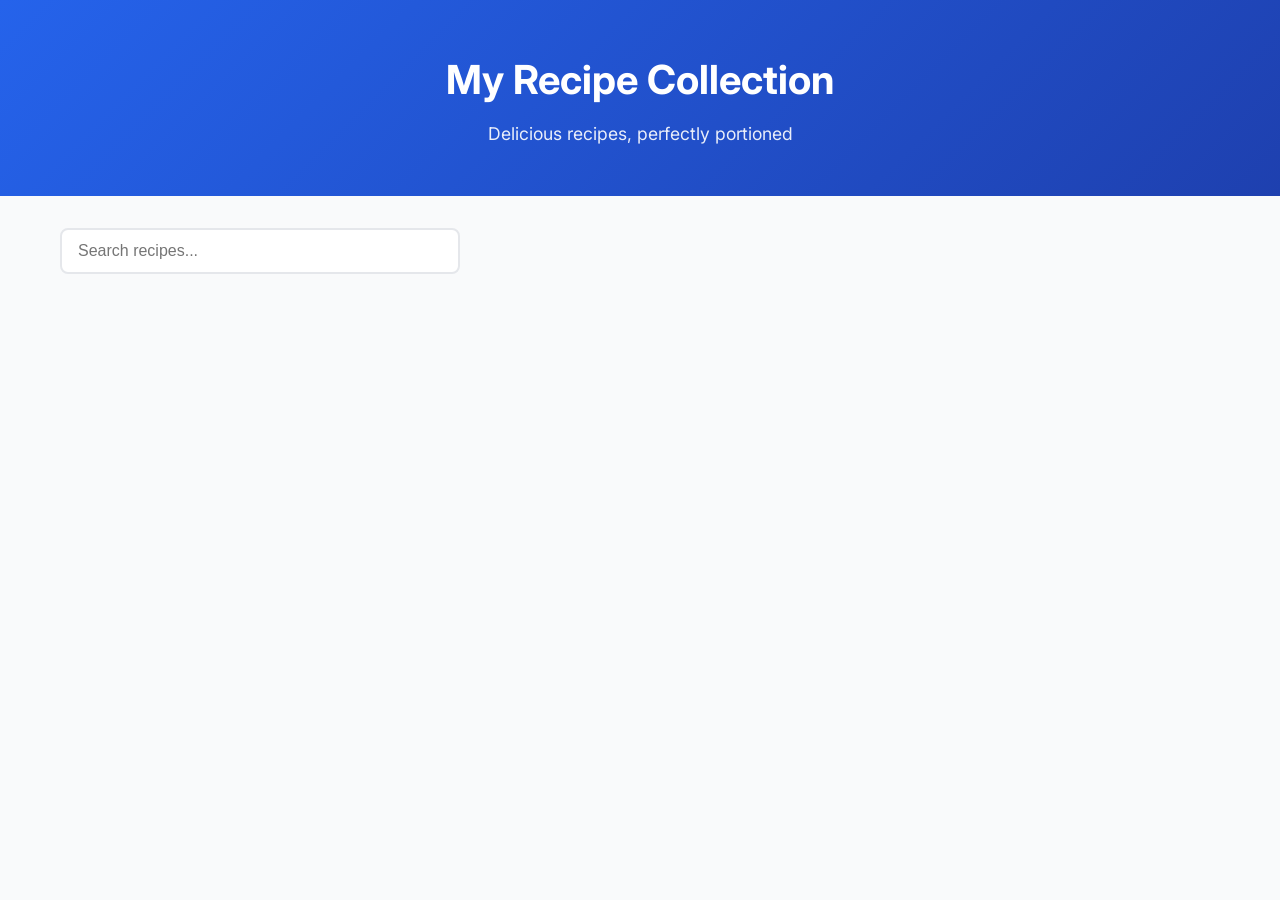
==== index.html @ e7af5180 "Initial recipe microsite and starter recipes Hello Kitchen! More work to do, but let's see what we h" ====
<!DOCTYPE html>
<html lang="en">
<head>
    <meta charset="UTF-8">
    <meta name="viewport" content="width=device-width, initial-scale=1.0">
    <title>Recipe Collection</title>
    <link rel="stylesheet" href="styles.css">
    <link href="https://fonts.googleapis.com/css2?family=Inter:wght@300;400;500;600;700&display=swap" rel="stylesheet">
</head>
<body>
    <header class="header">
        <div class="container">
            <h1 class="site-title">My Recipe Collection</h1>
            <p class="site-subtitle">Delicious recipes, perfectly portioned</p>
        </div>
    </header>

    <main class="main">
        <div class="container">
            <div class="search-section">
                <input type="text" id="searchInput" placeholder="Search recipes..." class="search-input">
            </div>
            
            <div id="recipeGrid" class="recipe-grid">
                <!-- Recipes will be loaded here -->
            </div>
        </div>
    </main>

    
    <script src="app.js"></script>
</body>
</html>
---- styles.css ----
:root {
    --primary-color: #2563eb;
    --primary-dark: #1e40af;
    --secondary-color: #f59e0b;
    --text-dark: #1f2937;
    --text-light: #6b7280;
    --bg-light: #f9fafb;
    --border-color: #e5e7eb;
    --shadow-sm: 0 1px 2px 0 rgba(0, 0, 0, 0.05);
    --shadow-md: 0 4px 6px -1px rgba(0, 0, 0, 0.1);
    --shadow-lg: 0 10px 15px -3px rgba(0, 0, 0, 0.1);
}

* {
    margin: 0;
    padding: 0;
    box-sizing: border-box;
}

body {
    font-family: 'Inter', -apple-system, BlinkMacSystemFont, 'Segoe UI', Roboto, sans-serif;
    line-height: 1.6;
    color: var(--text-dark);
    background-color: var(--bg-light);
}

.container {
    max-width: 1200px;
    margin: 0 auto;
    padding: 0 20px;
}

/* Header */
.header {
    background: linear-gradient(135deg, var(--primary-color), var(--primary-dark));
    color: white;
    padding: 3rem 0;
    text-align: center;
}

.site-title {
    font-size: 2.5rem;
    font-weight: 700;
    margin-bottom: 0.5rem;
}

.site-subtitle {
    font-size: 1.1rem;
    opacity: 0.9;
}

/* Search Section */
.search-section {
    margin: 2rem 0;
}

.search-input {
    width: 100%;
    max-width: 400px;
    padding: 0.75rem 1rem;
    border: 2px solid var(--border-color);
    border-radius: 8px;
    font-size: 1rem;
    transition: border-color 0.3s ease;
}

.search-input:focus {
    outline: none;
    border-color: var(--primary-color);
}

/* Recipe Grid */
.recipe-grid {
    display: grid;
    grid-template-columns: repeat(auto-fill, minmax(300px, 1fr));
    gap: 2rem;
    margin-bottom: 3rem;
}

.recipe-card {
    background: white;
    border-radius: 12px;
    overflow: hidden;
    box-shadow: var(--shadow-md);
    transition: transform 0.3s ease, box-shadow 0.3s ease;
    cursor: pointer;
}

.recipe-card:hover {
    transform: translateY(-4px);
    box-shadow: var(--shadow-lg);
}

.recipe-image {
    width: 100%;
    height: 200px;
    object-fit: cover;
}

.recipe-content {
    padding: 1.5rem;
}

.recipe-title {
    font-size: 1.25rem;
    font-weight: 600;
    margin-bottom: 0.5rem;
    color: var(--text-dark);
}

.recipe-description {
    color: var(--text-light);
    margin-bottom: 1rem;
    font-size: 0.9rem;
}

.recipe-meta {
    display: flex;
    gap: 1rem;
    font-size: 0.85rem;
    color: var(--text-light);
}

.recipe-meta span {
    display: flex;
    align-items: center;
    gap: 0.25rem;
}


/* Recipe Detail Page */
.recipe-detail-page {
    background: white;
    border-radius: 12px;
    overflow: hidden;
    box-shadow: var(--shadow-lg);
    margin-bottom: 2rem;
}

.recipe-detail-header {
    position: relative;
}

.recipe-detail-image {
    width: 100%;
    height: 400px;
    object-fit: cover;
}

.recipe-detail-content {
    padding: 2rem;
}

.recipe-detail-title {
    font-size: 2.5rem;
    font-weight: 700;
    margin-bottom: 1rem;
    color: var(--text-dark);
}

.recipe-detail-description {
    font-size: 1.2rem;
    color: var(--text-light);
    margin-bottom: 2rem;
    line-height: 1.7;
}

/* Recipe Sections */
.recipe-section {
    margin-bottom: 3rem;
}

.section-title {
    font-size: 1.8rem;
    font-weight: 600;
    margin-bottom: 1.5rem;
    color: var(--text-dark);
    display: flex;
    align-items: center;
    gap: 0.5rem;
}

.ingredients-list {
    list-style: none;
}

.ingredient-item {
    padding: 0.75rem 0;
    border-bottom: 1px solid var(--border-color);
    display: flex;
    align-items: center;
    gap: 0.75rem;
    font-size: 1.1rem;
}

.ingredient-item:last-child {
    border-bottom: none;
}

.ingredient-checkbox {
    width: 24px;
    height: 24px;
    cursor: pointer;
}

.ingredient-text {
    flex: 1;
}

.ingredient-text.checked {
    text-decoration: line-through;
    opacity: 0.6;
}

.instructions-list {
    counter-reset: step-counter;
    list-style: none;
}

.instruction-item {
    counter-increment: step-counter;
    padding: 1.5rem 0;
    border-bottom: 1px solid var(--border-color);
    position: relative;
    padding-left: 4rem;
    font-size: 1.1rem;
    line-height: 1.7;
}

.instruction-item:last-child {
    border-bottom: none;
}

.instruction-item::before {
    content: counter(step-counter);
    position: absolute;
    left: 0;
    top: 1.5rem;
    background: var(--primary-color);
    color: white;
    width: 2.5rem;
    height: 2.5rem;
    border-radius: 50%;
    display: flex;
    align-items: center;
    justify-content: center;
    font-weight: 600;
    font-size: 1rem;
}

.recipe-timing {
    display: flex;
    gap: 3rem;
    margin-bottom: 2rem;
    padding: 1.5rem;
    background: var(--bg-light);
    border-radius: 8px;
}

.timing-item {
    display: flex;
    align-items: center;
    gap: 0.75rem;
    font-weight: 500;
    font-size: 1.1rem;
}

.recipe-source {
    margin-top: 3rem;
    padding-top: 2rem;
    border-top: 2px solid var(--border-color);
}

.source-link {
    color: var(--primary-color);
    text-decoration: none;
    font-weight: 500;
    font-size: 1.1rem;
}

.source-link:hover {
    text-decoration: underline;
}

/* Responsive Design */
@media (max-width: 768px) {
    .site-title {
        font-size: 2rem;
    }
    
    .recipe-detail-image {
        height: 250px;
    }
    
    .recipe-detail-content {
        padding: 1.5rem;
    }
    
    .recipe-detail-title {
        font-size: 2rem;
    }
    
    .recipe-timing {
        flex-direction: column;
        gap: 1rem;
    }
    
    .instruction-item {
        padding-left: 3rem;
        font-size: 1rem;
    }
    
    .instruction-item::before {
        width: 2rem;
        height: 2rem;
        font-size: 0.9rem;
    }
    
    .ingredient-item {
        font-size: 1rem;
    }
}

@media (max-width: 480px) {
    .recipe-detail-image {
        height: 200px;
    }
    
    .recipe-detail-title {
        font-size: 1.75rem;
    }
    
    .recipe-detail-description {
        font-size: 1.1rem;
    }
    
    .section-title {
        font-size: 1.5rem;
    }
    
    .instruction-item {
        padding-left: 2.5rem;
    }
    
    .instruction-item::before {
        width: 1.5rem;
        height: 1.5rem;
        font-size: 0.8rem;
        top: 1rem;
    }
}

/* Image Placeholder */
.recipe-image,
.recipe-detail-image {
    position: relative;
    overflow: hidden;
}

.recipe-image::before,
.recipe-detail-image::before {
    content: "";
    position: absolute;
    top: 0;
    left: 0;
    width: 100%;
    height: 100%;
    background: var(--bg-light);
    border: 2px dashed var(--border-color);
    display: flex;
    align-items: center;
    justify-content: center;
    opacity: 0;
    transition: opacity 0.3s ease;
    z-index: 1;
}

.recipe-image::before::after,
.recipe-detail-image::before::after {
    content: "🍽️";
    font-size: 3rem;
    opacity: 0.5;
}

.recipe-image::after,
.recipe-detail-image::after {
    content: "Image Not Available";
    position: absolute;
    bottom: 20px;
    left: 50%;
    transform: translateX(-50%);
    color: var(--text-light);
    font-size: 0.9rem;
    opacity: 0;
    transition: opacity 0.3s ease;
    z-index: 2;
}

.recipe-image.error::before,
.recipe-detail-image.error::before {
    opacity: 1;
}

.recipe-image.error::after,
.recipe-detail-image.error::after {
    opacity: 1;
}

/* Serving Adjuster */
.serving-adjuster {
    background: var(--bg-light);
    padding: 1rem;
    border-radius: 8px;
    margin-bottom: 2rem;
    display: flex;
    align-items: center;
    gap: 1rem;
}

.serving-adjuster label {
    font-weight: 500;
}

.serving-controls {
    display: flex;
    align-items: center;
    gap: 0.5rem;
}

.serving-btn {
    background: var(--primary-color);
    color: white;
    border: none;
    width: 32px;
    height: 32px;
    border-radius: 6px;
    cursor: pointer;
    font-size: 1.2rem;
    display: flex;
    align-items: center;
    justify-content: center;
    transition: background-color 0.3s ease;
}

.serving-btn:hover {
    background: var(--primary-dark);
}

.serving-count {
    font-weight: 600;
    min-width: 30px;
    text-align: center;
}

/* Recipe Sections */
.recipe-section {
    margin-bottom: 2rem;
}

.section-title {
    font-size: 1.5rem;
    font-weight: 600;
    margin-bottom: 1rem;
    color: var(--text-dark);
    display: flex;
    align-items: center;
    gap: 0.5rem;
}

.ingredients-list {
    list-style: none;
}

.ingredient-item {
    padding: 0.5rem 0;
    border-bottom: 1px solid var(--border-color);
    display: flex;
    align-items: center;
    gap: 0.5rem;
}

.ingredient-item:last-child {
    border-bottom: none;
}

.ingredient-checkbox {
    width: 20px;
    height: 20px;
    cursor: pointer;
}

.ingredient-text {
    flex: 1;
}

.ingredient-text.checked {
    text-decoration: line-through;
    opacity: 0.6;
}

.instructions-list {
    counter-reset: step-counter;
    list-style: none;
}

.instruction-item {
    counter-increment: step-counter;
    padding: 1rem 0;
    border-bottom: 1px solid var(--border-color);
    position: relative;
    padding-left: 3rem;
}

.instruction-item:last-child {
    border-bottom: none;
}

.instruction-item::before {
    content: counter(step-counter);
    position: absolute;
    left: 0;
    top: 1rem;
    background: var(--primary-color);
    color: white;
    width: 2rem;
    height: 2rem;
    border-radius: 50%;
    display: flex;
    align-items: center;
    justify-content: center;
    font-weight: 600;
    font-size: 0.9rem;
}

.recipe-timing {
    display: flex;
    gap: 2rem;
    margin-bottom: 2rem;
}

.timing-item {
    display: flex;
    align-items: center;
    gap: 0.5rem;
    font-weight: 500;
}

.recipe-source {
    margin-top: 2rem;
    padding-top: 2rem;
    border-top: 2px solid var(--border-color);
}

.source-link {
    color: var(--primary-color);
    text-decoration: none;
    font-weight: 500;
}

.source-link:hover {
    text-decoration: underline;
}

/* Responsive Design */
@media (max-width: 768px) {
    .container {
        padding: 0 15px;
    }
    
    .site-title {
        font-size: 2rem;
    }
    
    .recipe-grid {
        grid-template-columns: 1fr;
        gap: 1.5rem;
    }
    
    .modal-content {
        width: 95%;
        margin: 1rem auto;
        border-radius: 8px;
    }
    
    .recipe-detail-content {
        padding: 1.5rem;
    }
    
    .recipe-detail-title {
        font-size: 1.5rem;
    }
    
    .recipe-timing {
        flex-direction: column;
        gap: 1rem;
    }
    
    .serving-adjuster {
        flex-direction: column;
        align-items: stretch;
    }
}

@media (max-width: 480px) {
    .header {
        padding: 2rem 0;
    }
    
    .site-title {
        font-size: 1.75rem;
    }
    
    .recipe-detail-image {
        height: 200px;
    }
    
    .instruction-item {
        padding-left: 2.5rem;
    }
    
    .instruction-item::before {
        width: 1.5rem;
        height: 1.5rem;
        font-size: 0.8rem;
    }
}
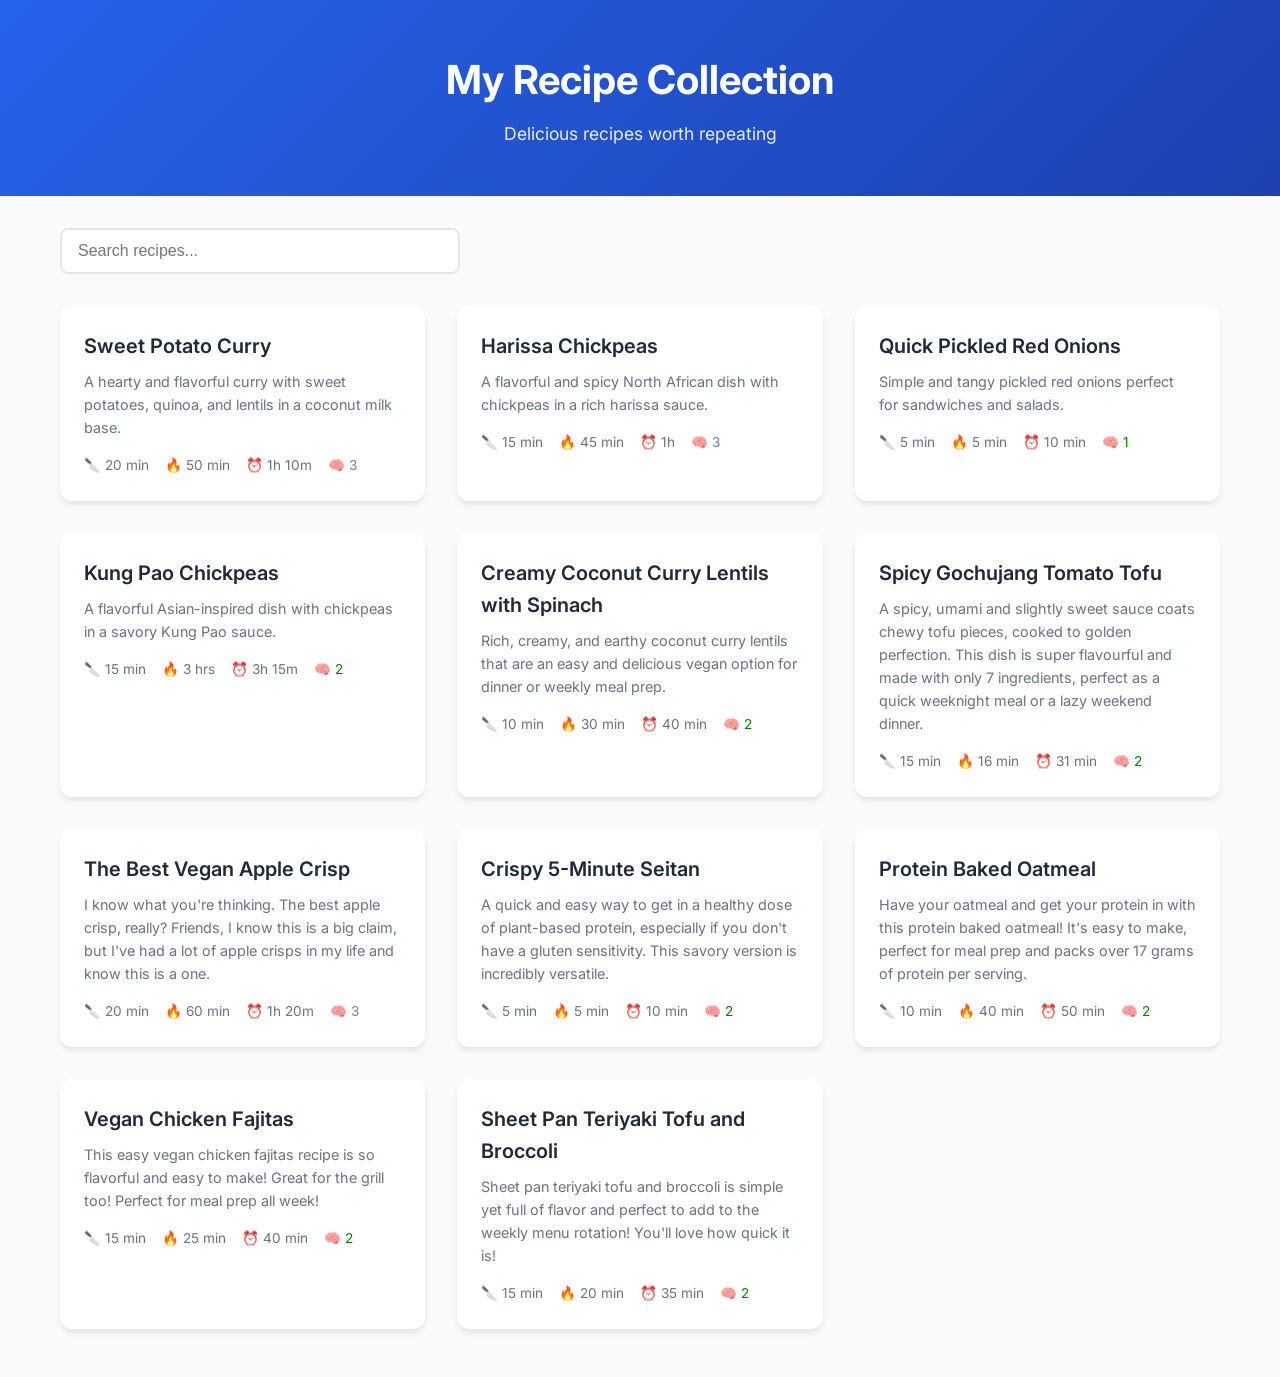
==== commit 4b83f0e9: "favicon addition, description update" ====
--- a/index.html
+++ b/index.html
@@ -4,6 +4,7 @@
     <meta charset="UTF-8">
     <meta name="viewport" content="width=device-width, initial-scale=1.0">
     <title>Recipe Collection</title>
+    <link rel="icon" href="data:image/svg+xml,<svg xmlns=%22http://www.w3.org/2000/svg%22 viewBox=%220 0 100 100%22><text y=%22.9em%22 font-size=%2290%22>🍜</text></svg>">
     <link rel="stylesheet" href="styles.css">
     <link href="https://fonts.googleapis.com/css2?family=Inter:wght@300;400;500;600;700&display=swap" rel="stylesheet">
 </head>
@@ -11,7 +12,7 @@
     <header class="header">
         <div class="container">
             <h1 class="site-title">My Recipe Collection</h1>
-            <p class="site-subtitle">Delicious recipes, perfectly portioned</p>
+            <p class="site-subtitle">Delicious recipes worth repeating</p>
         </div>
     </header>
 
